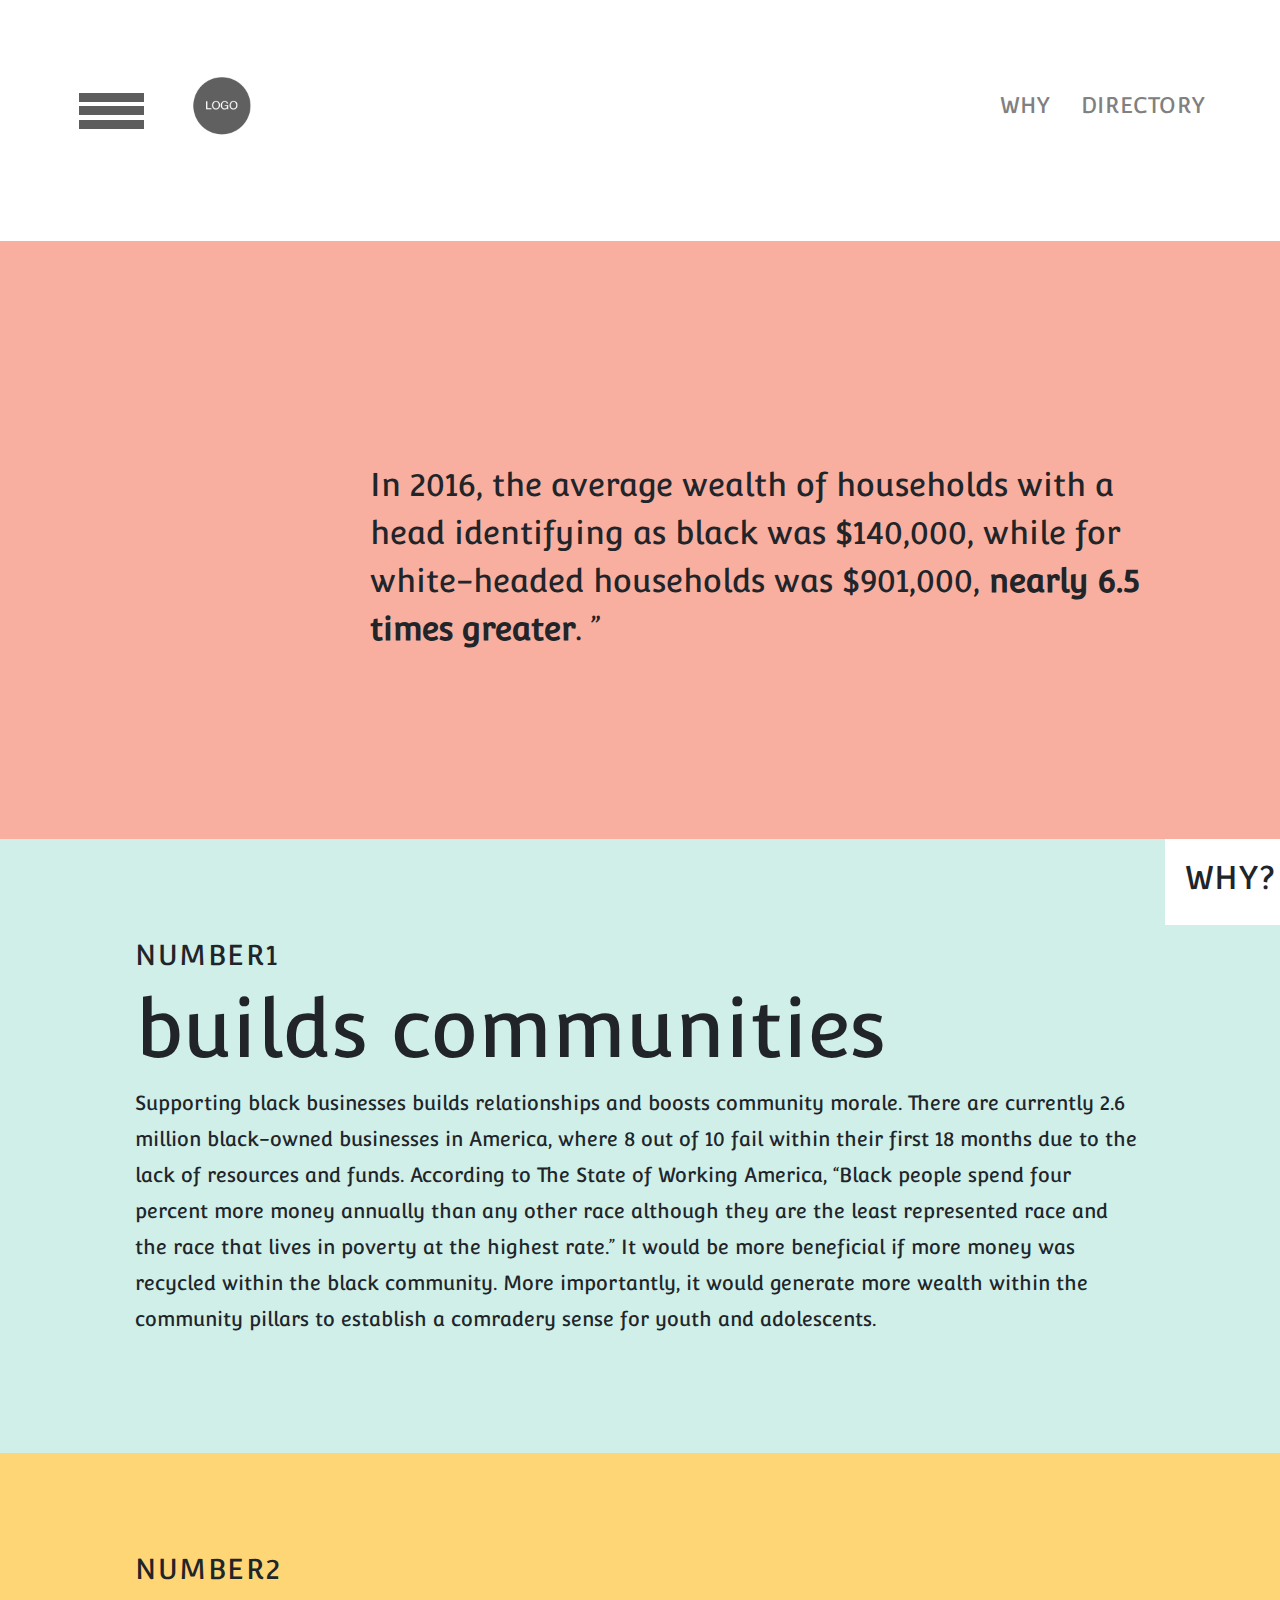
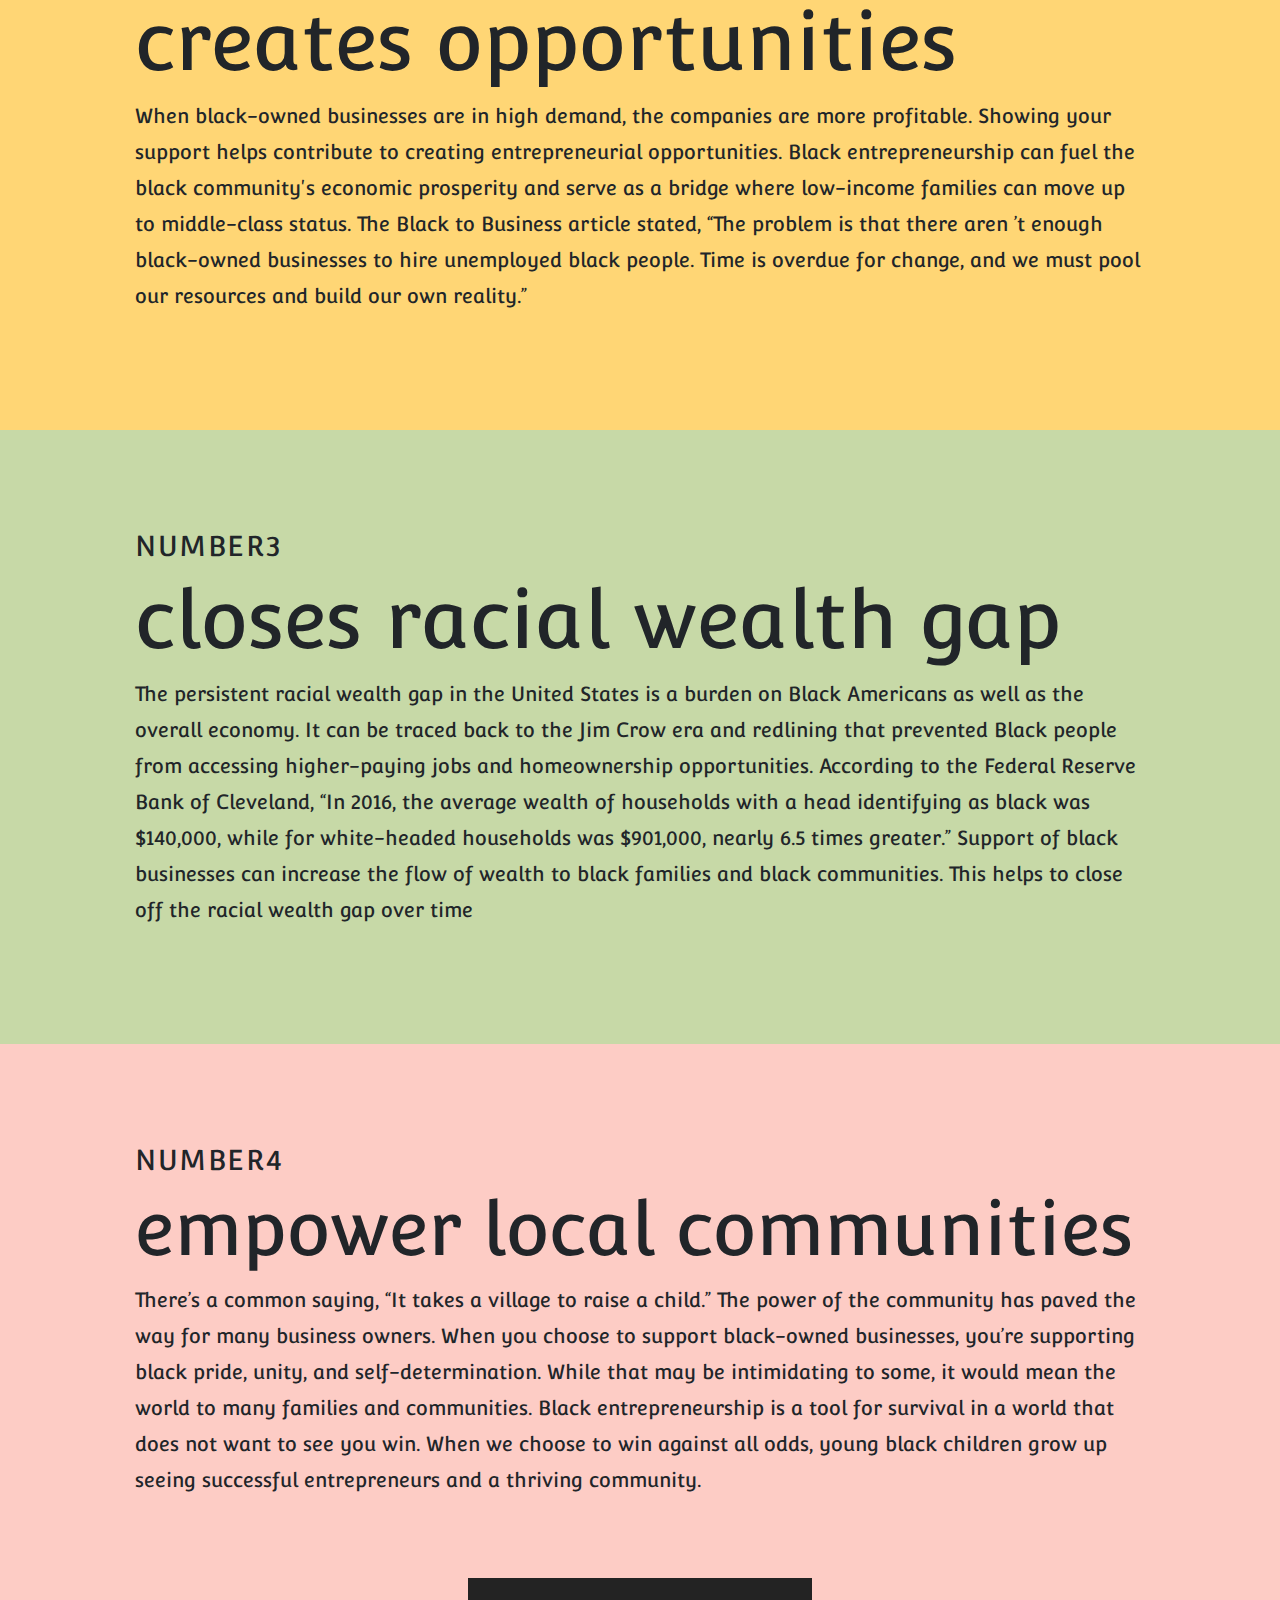
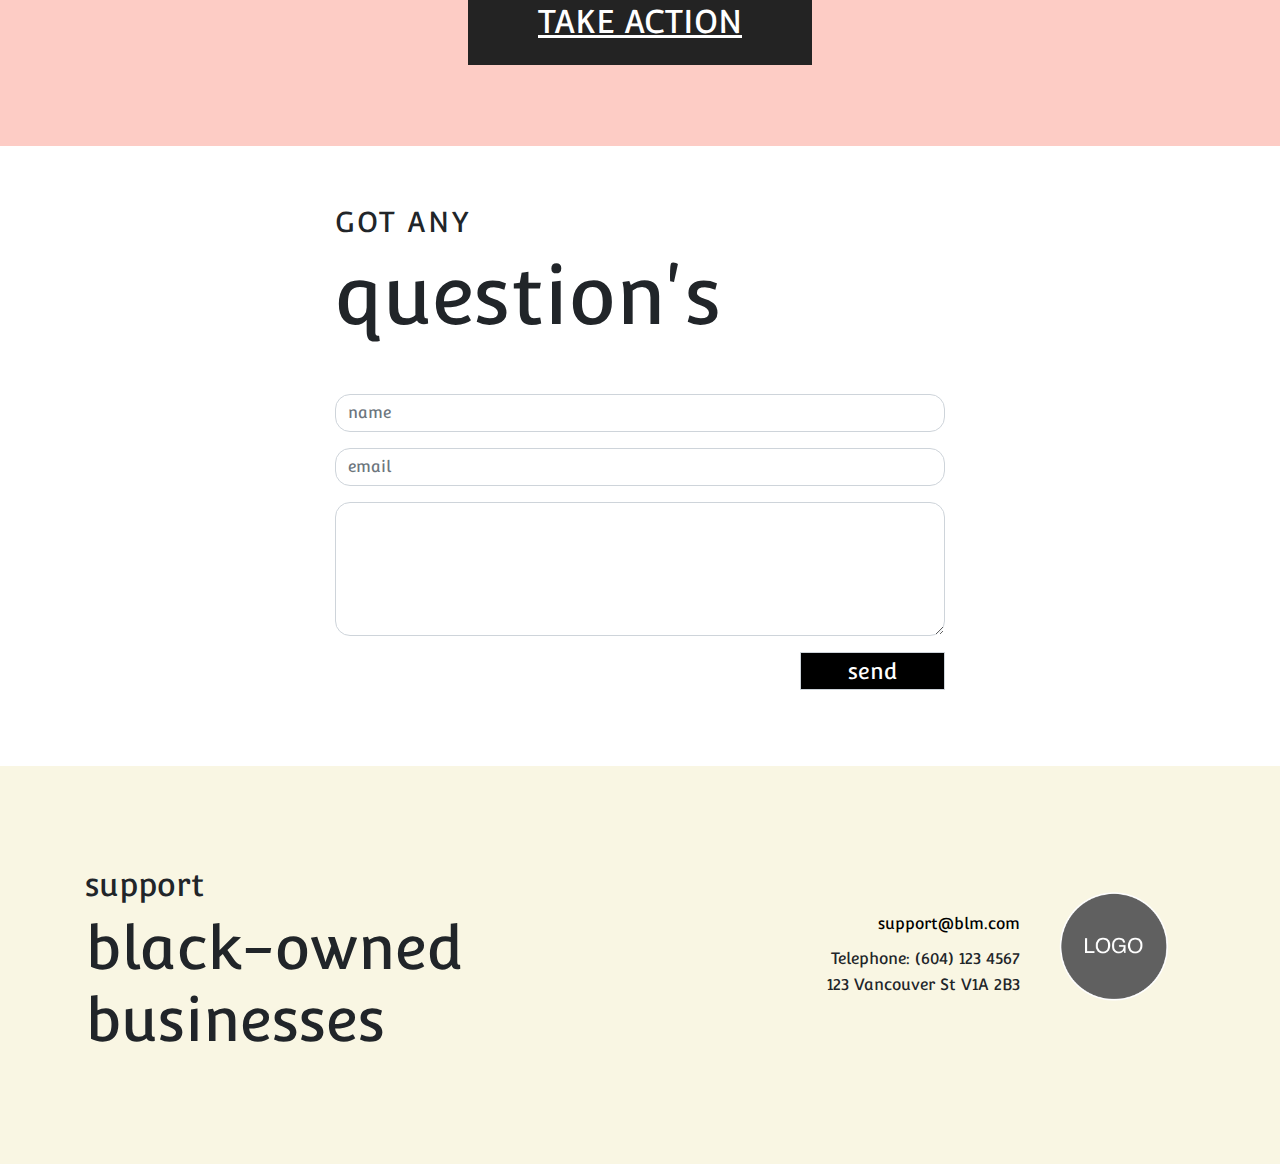
==== index2.html @ 54a36f05 "Add files via upload" ====
<!doctype html>
<html lang="en">
<head>
  <!-- Required meta tags -->
  <meta charset="utf-8">
  <meta name="viewport" content="width=device-width, initial-scale=1, shrink-to-fit=no">

  <!-- Bootstrap CSS -->
  <link rel="stylesheet" href="css/bootstrap.css">
  
  <title>Lyka 2</title>
  <link rel="preconnect" href="https://fonts.gstatic.com">
<link href="https://fonts.googleapis.com/css2?family=Convergence&display=swap" rel="stylesheet">
  <!--fontawesome-->
  <link rel="stylesheet" href="https://use.fontawesome.com/releases/v5.7.2/css/all.css" 
        integrity="sha384-fnmOCqbTlWIlj8LyTjo7mOUStjsKC4pOpQbqyi7RrhN7udi9RwhKkMHpvLbHG9Sr" crossorigin="anonymous">
  <link rel="stylesheet" href="css/owl.carousel.min.css">
  <link rel="stylesheet" href="css/style.css">
  <link rel="stylesheet" href="css/media.css">
</head>
<body>
  <div id="wrapper">
    <div class="overlay">
    </div>
    <!-- Sidebar -->
    <nav class="fixed-top align-top" id="sidebar-wrapper" >
      <div class="simplebar-content" style="padding: 0px;">
        <a class="sidebar-brand" href="index.html">
          <span class="align-middle">Lyka</span>
        </a>
        <ul class="navbar-nav align-self-stretch">
          <li class="sidebar-header">Pages</li>
         <li class=""> 
            <a href="index.html" class="nav-link text-left"  role="button" 
            aria-haspopup="true" aria-expanded="false"><i class="flaticon-bar-chart-1"></i>Pages1</a>
          </li>
          <li class=" "> 
            <a href="index2.html" class="nav-link text-left active"  role="button" 
            aria-haspopup="true" aria-expanded="false"><i class="flaticon-bar-chart-1"></i>Pages2</a>
            
          </li>
          <li class=""> 
            <a href="index3.html" class="nav-link text-left "  role="button" href="#">
              <i class="flaticon-bar-chart-1"></i> pagese3
            </a>
          </li>
          
          
        </ul>
      </div>
    </nav>
    <!-- /#sidebar-wrapper -->
    <!-- Page Content -->
    <div id="page-content-wrapper">
      <div id="content">
        <div class="container-fluid p-0 px-lg-0 px-md-0">
          <!-- Topbar -->
          <header class="mynav2">
            <nav class="navbar navbar-expand my-navbar" id="p-navbr">
            <!-- Sidebar Toggle (Topbar) -->
            <div id="bar" class="nav-icon1 hamburger animated fadeInLeft is-closed" data-toggle="offcanvas">
               <span></span>
               <span></span>
               <span></span>
            </div>
            <ul class="navbar-nav">
              <li class="nav-item menudiv">
                <a href="index.html" class="logoimg ">
                  <img src="img/lyka.png" alt="logo" class="img-fluid .">
                </a>
              </li>
            </ul>
            <!-- Topbar Navbar -->
            <ul class="navbar-nav ml-auto ">
              <li class="nav-item rightmenu">
                <a href="#" class="nav-link d-md-block d-sm-none d-none"> WHY</a>
              </li>
              <li class="nav-item rightmenu">
                <a href="#" class="nav-link d-md-block d-sm-none d-none"> DIRECTORY</a>
              </li>
            </ul>
          </nav>
          </header>
          <!-- End of Topbar -->
          <!-- Begin Page Content -->
          <section class="bannersection2">
            <div class="container">
              <div class="row">
                <div class="col-lg-3  col-md-3 col-sm-3 col-3">
                  <div class="quotabox text-right">
                    <i class="fas fa-quote-left"></i>
                  </div>
                </div>
                <div class="col-lg-9 col-md-9 col-sm-9 col-9">
                  <div class="banner_right">
                    <p>In 2016, the average wealth of households with
                      a head identifying as black was $140,000,
                      while for white-headed households was
                      $901,000,<b> nearly 6.5 times greater</b>.
                    ”</p>
                  </div>
                </div>
              </div>
            </div>
          </section>
          <section class="whysection2">
            <div class="container-fluid p-0">
              <div class="row">
                <div class="col-lg-12">
                  <div class="whytext"><h2>WHY?</h2></div>

                  <div class="container">
                    <div class="mostcommon">
                      <h4>NUMBER1</h4>
                      <h2>builds communities</h2>
                      <p>Supporting black businesses builds relationships and boosts community morale. There are currently
                        2.6 million black-owned businesses in America, where 8 out of 10 fail within their first 18 months due
                        to the lack of resources and funds. According to The State of Working America,
                        “Black people spend
                        four percent more money annually than any other race although they are the least represented race
                        and the race that lives in poverty at the highest rate.” It would be more beneficial if more money was
                        recycled within the black community. More importantly, it would generate more wealth within the
                      community pillars to establish a comradery sense for youth and adolescents.</p>
                    </div>
                  </div>
                </div>
              </div>
            </div>
            </section>
            <section class="opportunites">
              <div class="container">
                <div class="row">
                  <div class="col-lg-12">
                    <div class="mostcommon">
                      <h4>NUMBER2</h4>
                      <h2>creates opportunities</h2>
                      <p>When black-owned businesses are in high demand, the companies are more profitable. Showing your
                        support helps contribute to creating entrepreneurial opportunities. Black entrepreneurship can fuel
                        the black community's economic prosperity and serve as a bridge where low-income families can
                        move up to middle-class status. The Black to Business article stated,
                        “The problem is that there aren
                        ’t
                        enough black-owned businesses to hire unemployed black people. Time is overdue for change, and we
                      must pool our resources and build our own reality.”</p>
                    </div>
                  </div>
                </div>
              </div>
            </section>  
            <section class="wealth">
              <div class="container">
                <div class="row">
                  <div class="col-lg-12">
                    <div class="mostcommon">
                      <h4>NUMBER3</h4>
                      <h2>closes racial wealth gap</h2>
                      <p>The persistent racial wealth gap in the United States is a burden on Black Americans as well as the
                        overall economy. It can be traced back to the Jim Crow era and redlining that prevented Black people
                        from accessing higher-paying jobs and homeownership opportunities. According to the Federal
                        Reserve Bank of Cleveland,
                        “In 2016, the average wealth of households with a head identifying as
                        black was $140,000, while for white-headed households was $901,000, nearly 6.5 times greater.”
                        Support of black businesses can increase the flow of wealth to black families and black communities.
                      This helps to close off the racial wealth gap over time</p>
                    </div>
                  </div>
                </div>
              </div>
            </section>
            <section class="empower">
              <div class="container">
                <div class="row">
                  <div class="col-lg-12">
                    <div class="mostcommon">
                      <h4>NUMBER4</h4>
                      <h2>empower local communities</h2>
                      <p>There’s a common saying,
                        “It takes a village to raise a child.” The power of the community has paved
                        the way for many business owners. When you choose to support black-owned businesses, you’re
                        supporting black pride, unity, and self-determination. While that may be intimidating to some, it would
                        mean the world to many families and communities. Black entrepreneurship is a tool for survival in a
                        world that does not want to see you win. When we choose to win against all odds, young black
                      children grow up seeing successful entrepreneurs and a thriving community.</p>
                      <div class="button_box text-center">
                        <a href="#">Take action</a>
                      </div>
                    </div>
                  </div>
                </div>
              </div>
            </section>  
            <section class="myform2">
              <div class="container">
                <div class="row justify-content-center">
                  <div class="col-lg-8 col-10">
                    <div class="questionbox">
                      <h4 class="f_subtitled">GOT ANY</h4>
                      <h2 class="f_maint">question's</h2>
                      <form action="#" class="myform">
                        <div class="form-row">
                          <div class="form-group col-lg-12">
                            <input type="text" class="form-control" placeholder="name" >
                          </div>
                        </div>
                        <div class="form-row">
                          <div class="form-group col-lg-12">
                            <input type="text" class="form-control" placeholder="email" >
                          </div>
                        </div>
                        <div class="form-row">
                          <div class="form-group col-lg-12">
                            <textarea class="form-control" rows="5"></textarea>
                          </div>
                        </div>
                        <div class="form-row mysub justify-content-end">
                          <div class="form-group col-lg-3 col-md-3 col-sm-3 col-3">
                            <input type="submit" class="form-control mysubmit" value="send">
                          </div>
                        </div>
                      </form>
                    </div>
                  </div>
                </div>
              </div>
            </section>
            <!-- footer section start -->
            <footer>
              <div class="container">
                <div class="row">
                  <div class="col-lg-7 col-md-6 col-sm-5 col-4 p_padding">
                    <div class="left_footerbox">
                      <h4 class="footer_subheading">support</h4>
                      <h2 class="footer_heading">black-owned <br> businesses</h2>
                    </div>
                  </div>

                  <div class="col-lg-3 col-md-4 col-sm-5 col-6 p-sm-0 p-0">
                    <div class="footer_right">
                      <a href="mail:">support@blm.com</a>
                      <p>Telephone: (604) 123 4567</p>
                      <p>123 Vancouver St V1A 2B3</p>
                    </div>
                  </div>
                  <div class="col-lg-2 col-md-2 col-sm-2 col-2 p_padding_left">
                    <div class="footer_logo">
                      <a href="#"><img src="img/lyka.png" alt="logo" class="img-fluid"></a>
                    </div>
                  </div>
                </div>
              </div>
            </footer>
            <!-- footer section end -->
        </div>
      </div>
    </div>
    <!-- /#page-content-wrapper -->
  </div>
<!-- /#wrapper -->

<!-- jQuery first, then Popper.js, then Bootstrap JS -->
<script src="js/jquery-3.5.1.min.js"></script>
<script src="js/popper.min.js"></script>
<script src="js/bootstrap.min.js"></script>

<!-- custom js -->
<script src="js/owl.carousel.min.js"></script>
<script src="js/script.js"></script>
<script>

  $('#bar').click(function(){
   $(this).toggleClass('open');
   $('#page-content-wrapper ,#sidebar-wrapper').toggleClass('toggled' );

 });
</script>

</body>
</html>
---- css/style.css ----
body {
    position: relative;
    overflow-x:hidden;
    font-family: 'Convergence', sans-serif;
}

body,
html { height: 100%;}





/*---------------------------------
sidebar
----------------------*/

#sidebar-wrapper {
    z-index: 1000;
    height: 100%;
	width:0px;
	left: -50px;
    overflow-y: auto;
    overflow-x: hidden;
    background: #222e3c;
    transition: all 0.5s ease;
}

#sidebar-wrapper::-webkit-scrollbar {
    width: 8px;
    background: #222e3c;
}

#sidebar-wrapper::-webkit-scrollbar-thumb {
    background-color:#989898;
	border-radius:10px;
}


.sidebar-brand {
    font-weight: 600;
    font-size: 1.15rem;
    padding: 1.15rem 1.5rem;
    display: block;
    color: #f8f9fa;
}
.sidebar-header{
	text-transform:capitalize;
    padding: 1.5rem 1.5rem .375rem!important;
    font-size: 14px;
    color: #ced4da;
}

.navbar-nav > li > a ,.submenu-box ul li a{
    color:gray!important;
    text-transform: capitalize;
    font-size: 14px;
	  padding:10px 10px 10px 20px!important;
    display: block;
    font-weight: 400;
    position: relative;
    z-index: 2;
   
    letter-spacing: .2px;
}

.submenu-box ul li a{
 padding:4px 10px 4px 20px!important;
  color:#c1c1c1!important;
}



.navbar-nav > li > a.active{
     color: #e9ecef!important;
    background: linear-gradient(90deg,rgba(59,125,221,.1),rgba(59,125,221,.0875) 50%,transparent);
    border-left:4px solid #3b7ddd;
}

.navbar-nav .has-sub > a.collapsed::after {
    transition: 0.4s ease;
}

.navbar-nav .has-sub > a.collapsed::after {
    color:gray;
    font-size: 10px;
    content: "\f078";
}
.navbar-nav .has-sub > a.collapsed::after {
   color:gray;
}

.navbar-nav .has-sub > a::after {
    position: absolute;
    right: 0px;
    top: 50%;
    height: 30px;
    width: 30px;
    text-align: center;
    color:gray;
    display: block;
    content: "\f077";
    font-family: 'Font Awesome\ 5 Free';
    font-weight: 900;
    font-size: 13px;
    line-height: 30px;
    margin-top: -15px;
}



#wrapper.toggled {
    padding-left: 270px;
}



.toggled#sidebar-wrapper {
    width:270px!important;
    height: 100%;
     left: 0px;
    overflow-y:auto;
    overflow-x:hidden;
    transition: all 0.5s ease;
}

.navbar-nav li{
  display:block!important;
  margin:2px 0px;
}

.navbar-nav > li > a i:before{
  margin:0px 5px 0px 0px;
  font-size:14px;
}


/*---------------------------------
sidebar
----------------------*/

/*---------------------------------
  main-content
----------------------*/

#page-content-wrapper {
    width: 100%;
	transition: all 0.5s ease;
}

#wrapper.toggled #page-content-wrapper {
    position: absolute;
    margin-right: -270px;

	transition: all 0.5s ease;
}

 .toggled#page-content-wrapper{
  margin-left:270px;
  transition: all 0.5s ease;
 }
 
 @media only screen and (min-width:992px){
 .toggled#page-content-wrapper{
    width:calc(100% - 270px); 
	}
 }

/*---------------------------------
  main-content
----------------------*/



/*---------------------------------
cross-bar animation
----------------------*/


.nav-icon1{
  z-index: 999;
  position:relative;
  display: block;
  width:65px;
  margin:0px 15px 0px 15px;
   cursor:pointer;
  height: 25px;
}


.nav-icon1 span{
  position:absolute;
  top:0;
  width:100%;
  height:9px;
  cursor:pointer;
  background-color:#5d5d5d;
  left:0;
  transform:rotate(0deg);
  transition:.30s ease-in-out;
}

.nav-icon1:hover span:nth-of-type(1){
  top:2px
}

.nav-icon1:hover span:nth-of-type(3){
  top:25px;
}

.nav-icon1 span:nth-of-type(1){
   top:0;
}

.nav-icon1 span:nth-of-type(2){
   top:13px;
}

.nav-icon1 span:nth-of-type(3){
   top:27px;
}

.nav-icon1.open span:nth-of-type(1){
   top:8px;
   transform:rotate(135deg);
}

.nav-icon1.open span:nth-of-type(2){
   top:8px;
   opacity:0;
   left:-30px;
}

.nav-icon1.open span:nth-of-type(3){
   top:8px;
   transform:rotate(-135deg);
}




/*---------------------------------
header navbar design
----------------------*/
.my-navbar{
  padding:50px 0;
  width: 90%;
  margin: 0 auto;
}

.text-gray-600 {
    color: #858796!important;
}
.nav-link .img-profile {
    height:40px;
    width:40px;
}

.navbar-nav > li > a >i{
    font-size: 18px;
    color:#b3b3b3;
	margin:8px 0px 0px 0px;
	padding:0px;
}

.badge-counter {
    position: absolute;
    transform:scale(.7);
    transform-origin: top right;
    right:6px;
	margin-top:4px;
}


.dropdown, .dropleft, .dropright, .dropup {
    position: relative;
}

.nav-flag, .nav-icon {
    padding: .1rem .8rem;
    display: block;
    font-size: 1.5rem;
    color: #6c757d;
    transition: background .1s ease-in-out,color .1s ease-in-out;
    line-height: 1.4;
}


.navbar-expand .navbar-nav .dropdown-menu {
    position: absolute;
}
.navbar-nav .dropdown-menu {
    box-shadow: 0 0.1rem 0.2rem rgba(0,0,0,.05);
}
.navbar-nav .dropdown-menu {
    position: static;
    float: none;
}
.dropdown-menu-lg {
    min-width: 20rem;
}


.position-relative {
    position: relative!important;
}

.nav-item .indicator {
    background: #3b7ddd;
    box-shadow: 0 0.1rem 0.2rem rgba(0,0,0,.05);
    border-radius: 50%;
    display: block;
    height: 18px;
    width: 18px;
    padding: 1px;
    position: absolute;
    top: 0;
    right: -8px;
    text-align: center;
    transition: top .1s ease-out;
    font-size: .675rem;
    color: #fff;
}

/*---------------------
 header navbar design
----------------------*/
/*customcode*/
header{
  background-color: #f9f6e3;
}
.logoimg img{
  width: 17%;
}
.bannersection{
  background-color: #f9f6e3;
}
.main_box{
  padding: 120px 0 120px 160px;
}
.main_box h4{
  font-size: 48px;
}
.main_box h2{
  font-size: 100px;
}
.shadow_box{
  height: 50px;
  width: 50px;
  margin-left: 10px;
  background-color: #000000;
}
li.rightmenu a{
  color: black;
  font-size: 22px;
}

/*why section start*/
.whysection{
  position: relative;
  background-color: #f8afa0;
}
.whytext{
  position: absolute;
  top: 0;
  right: 0;
  background-color: #ffffff;
  padding: 20px;
  font-size: 38px;

}
.why_content{
  padding: 180px 300px;
}
.why_content p{
  font-size: 24px;

  line-height: 40px;
  letter-spacing: 1px;
}
.why_content p a{
  color: black;
  text-decoration: underline;
}
/*featured section*/
.featured{
  overflow: hidden;
}
.featured_box{
  padding: 150px;
}
.f_subtitled{
  font-size: 28px;
  letter-spacing: 2px;
}
.f_maint{
  font-size: 80px;
}
.f_pera{
  font-size: 20px;
}
.f_pera a{
  color: black;
  text-decoration: underline;
}
.f_social{
  margin-top: 30px;
}
.f_social span{
  background-color: black;
  display: inline-block;
  height: 40px;
  width: 40px;
  text-align: center;
  border-radius: 50%;
  align-items: center;

}
.f_social span a{
  text-decoration: none;
  color: white;
}
.f_social span a i{
  margin-top: 12px;
}


/*question section start*/
.question{
  overflow: hidden;
}
.questionbox{

  padding: 60px;
}
.myform{
  margin-top: 50px;
}
.myform input, .myform textarea{
  border-radius: 15px;
}
.form-control:focus {
    color: #495057;
    background-color: #fff;
    border-color: #80bdff00;
    outline: 0;
     box-shadow: none; 
    border: 1px solid #ccc;
}

.mysub input{
  border-radius: 0 !important;
  background-color: #000000;
  color: #fff;
  font-size: 22px;
  line-height: 0;
  cursor: pointer;
}

.team{
  padding: 150px 0;
  background-color: #232323;
}
.headingbox h2{
  color: white;
}
.team_social span{
  background-color: white;
}
.team_social span a{
  color: black;
}
.teammember{
  padding-top: 50px;
}

/*footer section start*/
footer{
  padding: 100px 0;
  background-color: #f9f6e3;
}
.footer_subheading{
  font-size: 32px;
}
.footer_heading{
  font-size: 60px;
}
.footer_right{
  text-align: right;
  padding-top: 10%;
}
.footer_right a{
  line-height: 60px;
  text-decoration: none;
  color: black;
}
.footer_right p{
  line-height: 10px;
}

.owl-dots {
    text-align: center;
}

.owl-carousel .owl-nav button.owl-next, .owl-carousel .owl-nav button.owl-prev, .owl-carousel button.owl-dot {
  
    border: 1px solid white;
    font: inherit;
    height: 10px;
    width: 10px;
    border-radius: 50%;
    background: transparent;
    margin: 15px 0;
}
button.owl-dot.active {
    background: white;
}
/*============================ HOME PAGE END =============================*/
header.mynav2 {
    background-color: #ffffff;
    padding-bottom: 30px;
}
.bannersection2{
  padding: 170px 0;
  background-color: #f8afa0;
}
.quotabox{}
.quotabox i{
  font-size: 130px;
}
.banner_right{
  padding-top: 50px;
}
.banner_right p{
  font-size: 32px;
}
.banner_right p b{}

.whysection2{
  background-color: #d0efe9;
  overflow: hidden
}
.mostcommon{
  padding: 100px 50px;
}
.mostcommon h4{
  font-size: 28px;
  letter-spacing: 1.5px;
}
.mostcommon h2{
  font-size: 80px;
}
.mostcommon p{
  font-size: 20px;
  line-height: 36px;
}

.opportunites{
  background-color: #ffd675;
}
.wealth{
  background-color: #c7d9a7;
}
.empower{
  background-color: #fdccc5;
}
.empower h2 {
    font-size: 74px;
}
.button_box{
  margin-top: 100px;
}
.button_box a{
  font-size: 32px;
  padding: 25px 70px;
  background-color: #232323;
  color: white;
  text-decoration: underline;
  text-transform: uppercase;

}

/*==============================page 2 end============================*/
.mynav3{
  background-color: #f9f6e3;
}
.bannersection3{
  padding: 160px 0;
}
.right_content3{
  padding: 70px;
}
.right_subheading{
  font-size: 22px;
  letter-spacing: 1.5px;

}
.right_heading{
  font-size: 80px;
}
.right_pera{
  margin-top: 50px;
  font-size: 20px;
  line-height: 36px;
  letter-spacing: 1px;
}
.f_slide_b{
  padding-top: 60px;
}
.supporttext{
   background-color: black;
}
.supporttext h2{
  color: white;
 
}

.support{
  background-color: #c7d9a7;
}
.beauty{
  background-color: #d0efe9;
  padding: 50px 0;
}
.wellness{
  background-color: #ffd675;
  padding: 50px 0;
}
.footermenu a{
  padding: 0 20px;
}
---- css/media.css ----
/*Extra small devices (portrait phones, less than 576px)*/
@media (max-width: 575.98px) { 
	/*navbar*/
	.logoimg img{
		width: 50%;
	}
	.menudiv{
	  text-align: center;
	}
	.main_box{
	  padding: 50px 0 150px 0;
	}
	.my-navbar {
	    padding: 10px 0;
	}
	.main_box h4{
	  font-size: 28px;
	}
	.main_box h2{
	  font-size: 50px;
	}
	.shadow_box{
	  height: 50px;
	  width: 50px;
	  margin-left: 10px;
	  background-color: #000000;
	}
	.logoimg img{
		margin-left: -20%;
	}
	/*whysection*/
	.mostcommon{
	  padding: 100px 10px;
	}
	.featured_box {
	    padding: 20px;
	}

	/*team section start*/
	.headingbox h2 {
	    color: white;
	    font-size: 18px;
	    margin-top: 25px;
	}
	.team_social span {
	    background-color: white;
	    height: 30px;
	    width: 30px;
	}
	.f_social span a i {
	    margin-top: 8px;
	}
	/*team section end*/

	
	/*footer section start*/
	footer{
		padding: 50px 0;
	}
	.left_footerbox {
	    padding-top: 24px;
	}
	.footer_subheading {
	    font-size: 14px;
	}
	.footer_heading {
	    font-size: 17px;
	}
	.footer_right{
		padding-top: 0;
	}
	.footer_logo {
	    padding-top: 30px;
	}
	.p_padding{
		padding-right: 0;
	}
	.p_padding_left{
		padding-left: 0;
	}
	.footer_right p {
	    line-height: 8px;
	    font-size: 14px;
	}
	.footer_right a {
	    line-height: 50px;
	}

	/*============================ HOME PAGE END =============================*/
	.mostcommon h4 {
	    font-size: 20px;
	    letter-spacing: 1.5px;
	}
	.mostcommon h2, .empower h2{
		font-size: 28px;
	}
	.quotabox i {
	    font-size: 70px;
	}
	.banner_right p {
	    font-size: 20px;
	}
	.f_maint {
	    font-size: 40px;
	}
	.questionbox {
	     padding: 60px 0; 
	}
	.button_box a {
	    padding: 25px 45px;
	}
	.mostcommon p {
	    font-size: 16px;
	    line-height: 36px;
	}

	/*=========================page 4 start===================*/
	.right_content3 {
	    padding: 20px;
	}
	.right_heading {
	    font-size: 49px;
	}
	.bannersection3 {
	    padding: 100px 0;
	}
}

/*Small devices (landscape phones, 576px and up)*/
@media (min-width: 576px) and (max-width: 767.98px) { 
	.my-navbar {
	    padding: 10px 0;
	}
	.logoimg img{
		width: 30%;
	}
	.menudiv{
	  text-align: center;
	}
	.logoimg img{
		margin-left: -20%;
	}
	.main_box{
	  padding: 50px 0 150px 0;
	}
	.main_box h4{
	  font-size: 28px;
	}
	.main_box h2{
	  font-size: 50px;
	}
	.shadow_box{
	  height: 50px;
	  width: 50px;
	  margin-left: 10px;
	  background-color: #000000;
	}
	/*whysection*/
	.why_content{
	  padding: 100px 20px;
	}
	.featured_box {
	    padding: 20px;
	}

	/*team section start*/
	.headingbox h2 {
	    color: white;
	    font-size: 18px;
	    margin-top: 25px;
	}
	.team_social span {
	    background-color: white;
	    height: 30px;
	    width: 30px;
	}
	.f_social span a i {
	    margin-top: 8px;
	}
	/*team section end*/

	/*footer section start*/
	footer{
		padding: 50px 0;
	}
	.left_footerbox {
	    padding-top: 24px;
	}
	.footer_subheading {
	    font-size: 20px;
	}
	.footer_heading {
	    font-size: 24px;
	}
	.footer_right{
		padding-top: 0;
	}
	.footer_logo {
	    padding-top: 30px;
	}


	/*============================ HOME PAGE END =============================*/
	.mostcommon h4 {
	    font-size: 20px;
	    letter-spacing: 1.5px;
	}
	.mostcommon h2, .empower h2{
		font-size: 35px;
	}
	/*=======================================page 3 ============================*/
	.bannersection3 {
	    padding: 100px 0;
	}
	.mymaint{
		font-size: 50px;
	}
	.myquestionbox {
	    padding: 60px 0;
	}
}

/*Medium devices (tablets, 768px and up)*/
@media (min-width: 768px) and (max-width: 991.98px) { 
	/*banner section*/
	.main_box{
		 padding: 80px 0 80px 120px;

		}
	.main_box h2{
	  font-size: 80px;
	}
	.logoimg img{
		width: 30%;
	}
	/*whysection*/
	.mostcommon{
	  padding: 150px;
	}
	.footer_heading{
	  font-size: 42px;
	}
	.footer_logo {
	    padding-top: 40%;
	}

	/*============================ HOME PAGE END =============================*/
	.mostcommon {
	    padding: 65px;
	}
	.mostcommon h2, .empower h2{
		font-size: 40px;
	}
	.mostcommon h4 {
	    font-size: 22px;
	    letter-spacing: 1.5px;
	}
}

 /*Large devices (desktops, 992px and up)*/
@media (min-width: 992px) and (max-width: 1199.98px) {
	/*whysection*/
	.mostcommon{
	  padding: 150px;
	}

	/*featured section start*/
	.featured_box {
	    padding: 60px;
	}
	/*============================ HOME PAGE END =============================*/
	.mostcommon h2, .empower h2{
		font-size: 46px;
	}

 }

/*Extra large devices (large desktops, 1200px and up)*/
@media (min-width: 1200px) { 
}
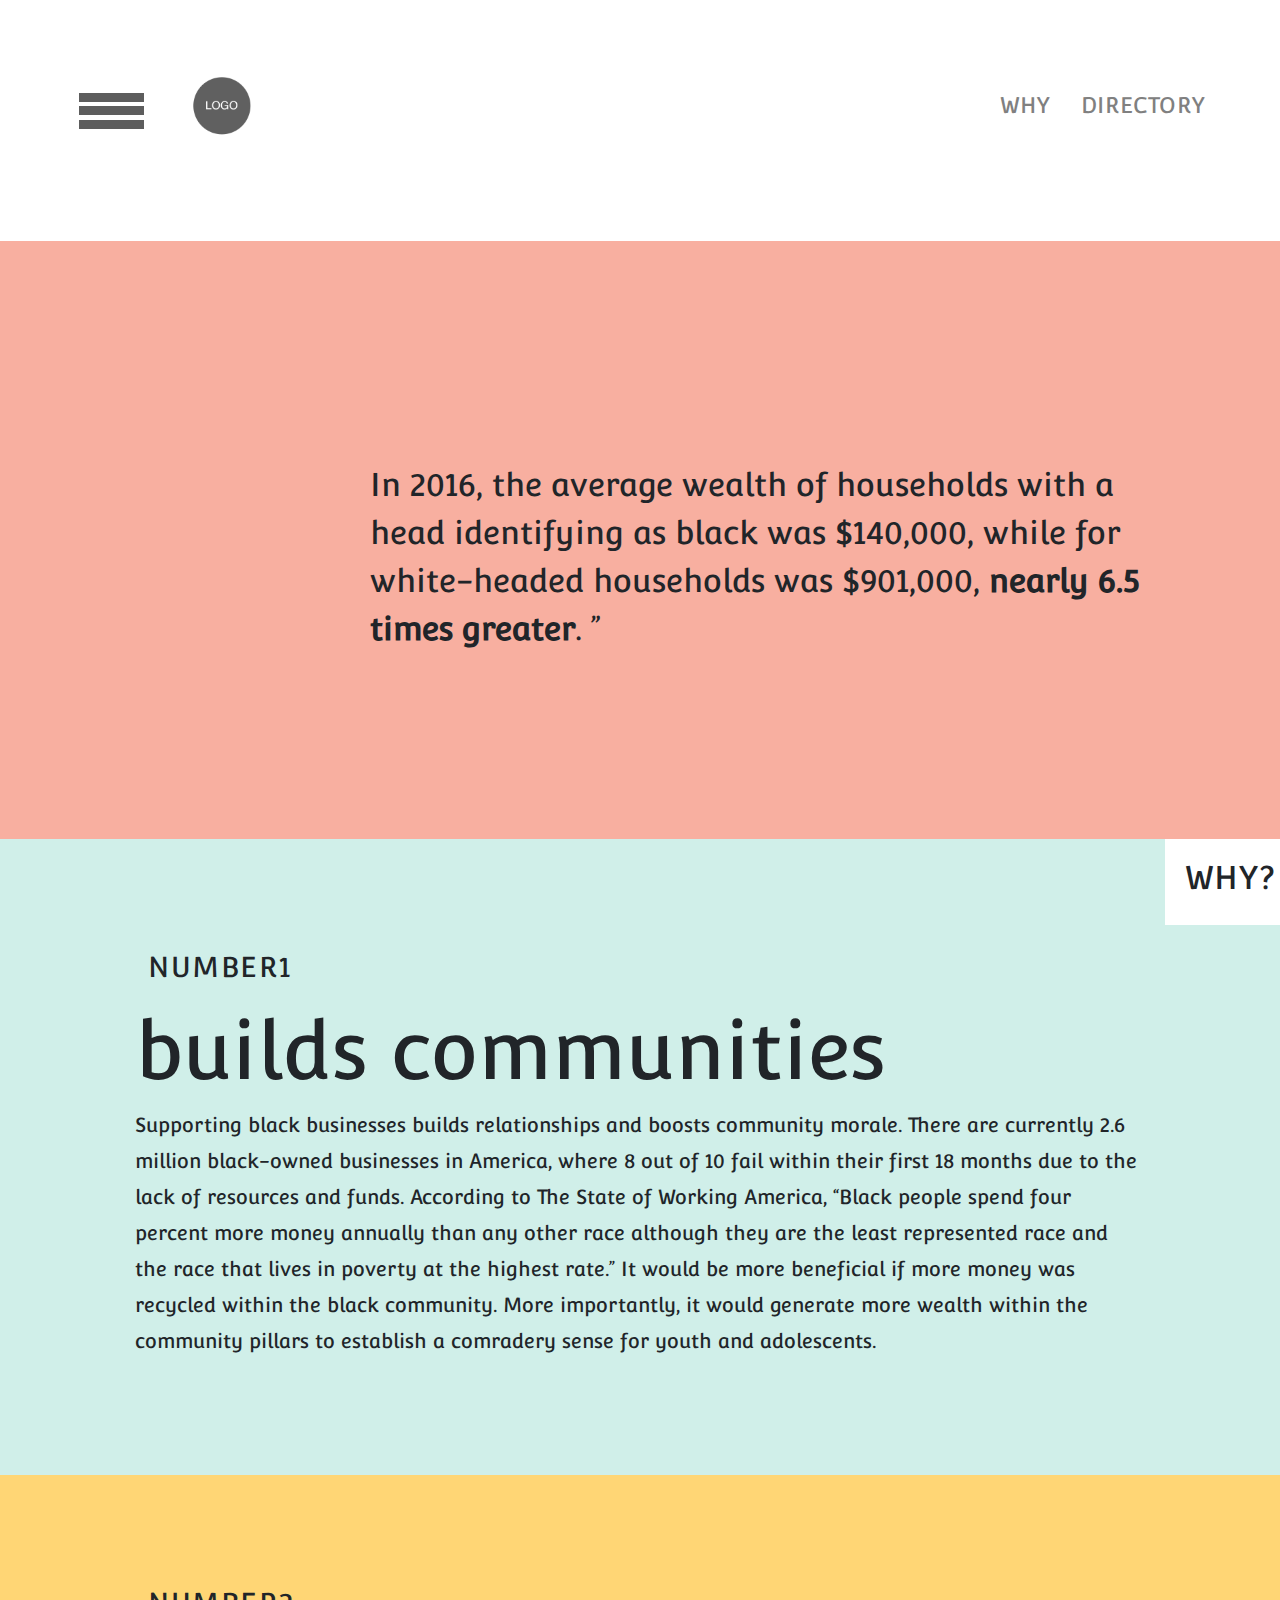
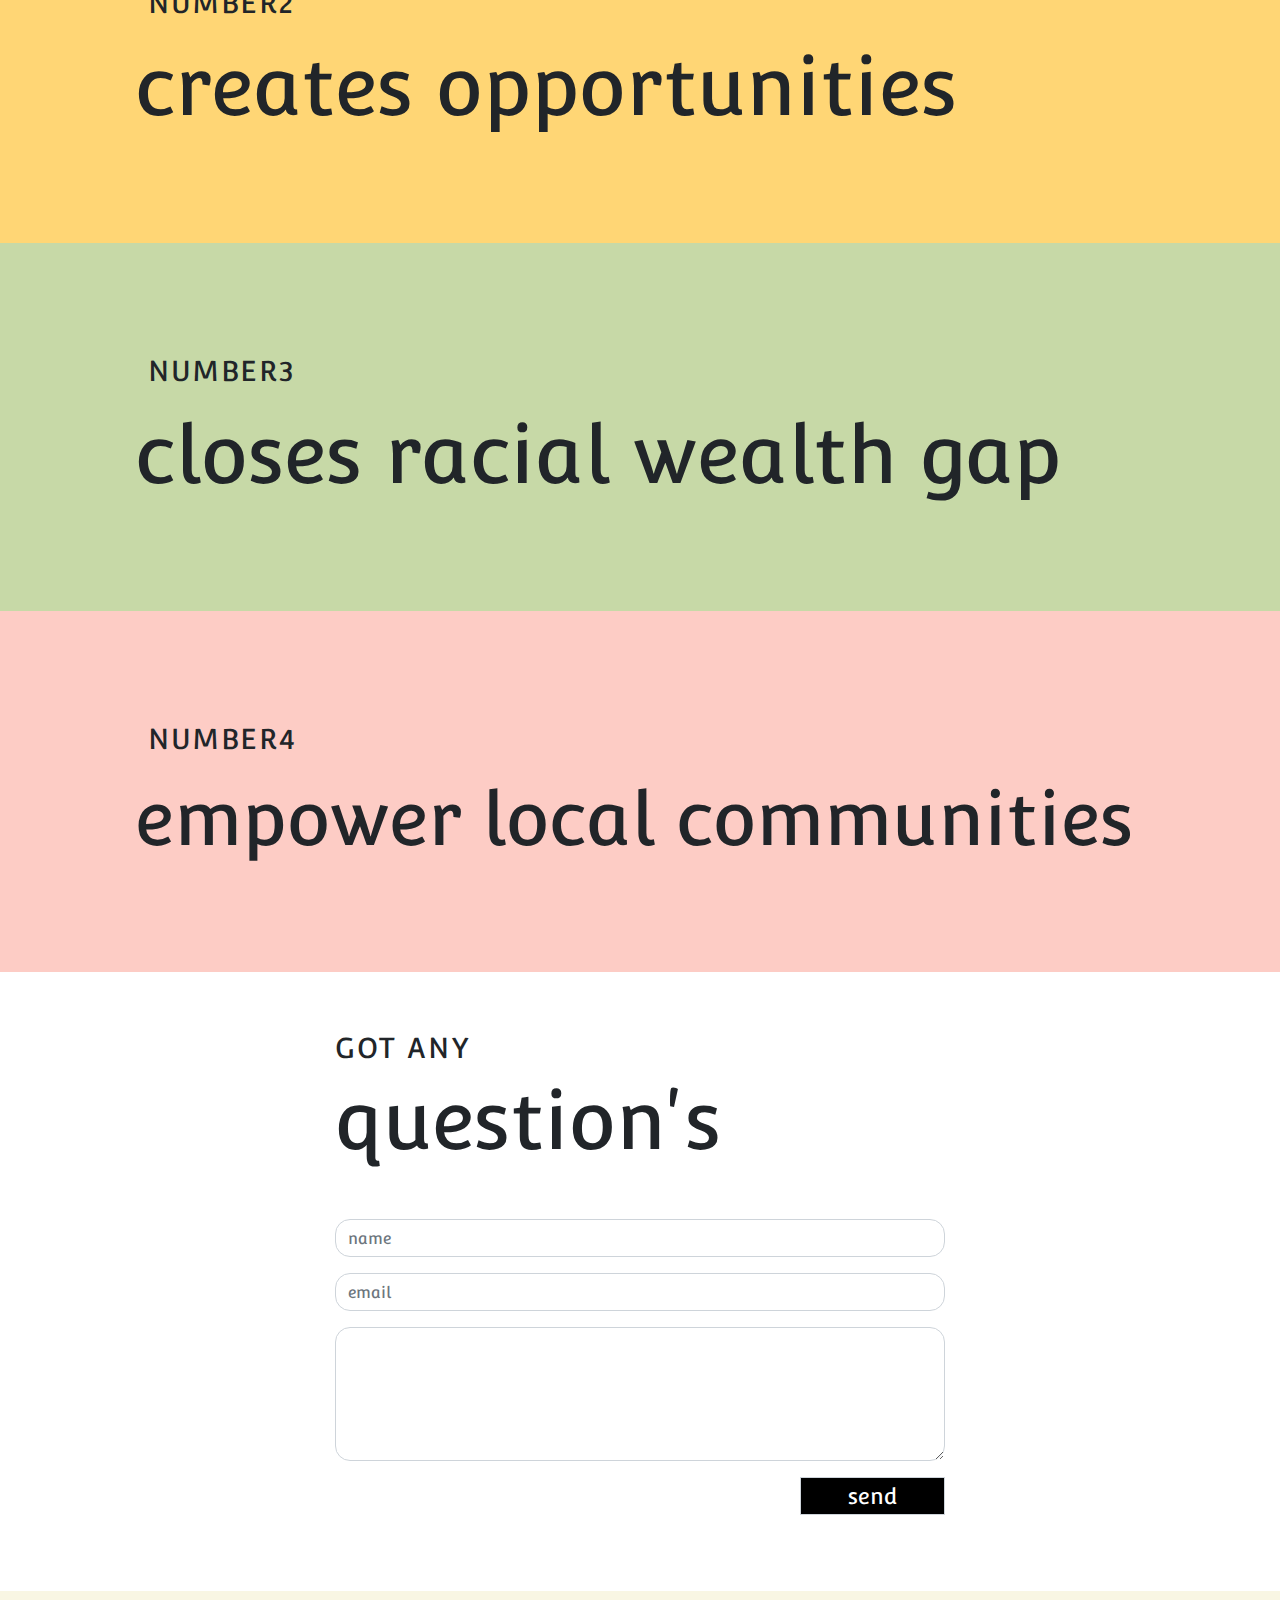
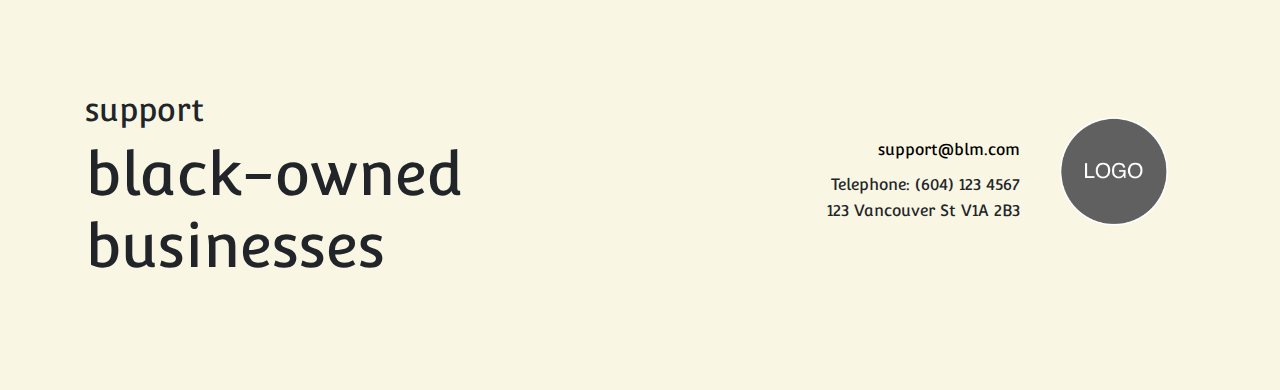
==== commit fdce7a81: "Update index2.html" ====
--- a/index2.html
+++ b/index2.html
@@ -84,6 +84,7 @@
           </nav>
           </header>
           <!-- End of Topbar -->
+       
           <!-- Begin Page Content -->
           <section class="bannersection2">
             <div class="container">
@@ -105,7 +106,8 @@
               </div>
             </div>
           </section>
-          <section class="whysection2">
+          <div id="accordion">
+            <section class="whysection2">
             <div class="container-fluid p-0">
               <div class="row">
                 <div class="col-lg-12">
@@ -113,8 +115,9 @@
 
                   <div class="container">
                     <div class="mostcommon">
-                      <h4>NUMBER1</h4>
+                      <h4 class="btn" data-toggle="collapse" data-target="#collapseOne" aria-expanded="true" aria-controls="collapseOne">NUMBER1</h4>
                       <h2>builds communities</h2>
+                      <div id="collapseOne" class="collapse show" aria-labelledby="headingOne" data-parent="#accordion">
                       <p>Supporting black businesses builds relationships and boosts community morale. There are currently
                         2.6 million black-owned businesses in America, where 8 out of 10 fail within their first 18 months due
                         to the lack of resources and funds. According to The State of Working America,
@@ -123,19 +126,22 @@
                         and the race that lives in poverty at the highest rate.” It would be more beneficial if more money was
                         recycled within the black community. More importantly, it would generate more wealth within the
                       community pillars to establish a comradery sense for youth and adolescents.</p>
-                    </div>
+                    </div> 
+                  </div>
                   </div>
                 </div>
               </div>
             </div>
+
             </section>
             <section class="opportunites">
               <div class="container">
                 <div class="row">
                   <div class="col-lg-12">
                     <div class="mostcommon">
-                      <h4>NUMBER2</h4>
+                      <h4 class="btn  collapsed" data-toggle="collapse" data-target="#collapseTwo" aria-expanded="false" aria-controls="collapseTwo">NUMBER2</h4>
                       <h2>creates opportunities</h2>
+                      <div id="collapseTwo" class="collapse" aria-labelledby="headingTwo" data-parent="#accordion"> 
                       <p>When black-owned businesses are in high demand, the companies are more profitable. Showing your
                         support helps contribute to creating entrepreneurial opportunities. Black entrepreneurship can fuel
                         the black community's economic prosperity and serve as a bridge where low-income families can
@@ -146,6 +152,7 @@
                       must pool our resources and build our own reality.”</p>
                     </div>
                   </div>
+                  </div>
                 </div>
               </div>
             </section>  
@@ -154,8 +161,9 @@
                 <div class="row">
                   <div class="col-lg-12">
                     <div class="mostcommon">
-                      <h4>NUMBER3</h4>
+                      <h4 class="btn collapsed" data-toggle="collapse" data-target="#collapseThree" aria-expanded="false" aria-controls="collapseThree">NUMBER3</h4>
                       <h2>closes racial wealth gap</h2>
+                      <div id="collapseThree" class="collapse" aria-labelledby="headingThree" data-parent="#accordion"> 
                       <p>The persistent racial wealth gap in the United States is a burden on Black Americans as well as the
                         overall economy. It can be traced back to the Jim Crow era and redlining that prevented Black people
                         from accessing higher-paying jobs and homeownership opportunities. According to the Federal
@@ -165,6 +173,7 @@
                         Support of black businesses can increase the flow of wealth to black families and black communities.
                       This helps to close off the racial wealth gap over time</p>
                     </div>
+                    </div>
                   </div>
                 </div>
               </div>
@@ -174,8 +183,9 @@
                 <div class="row">
                   <div class="col-lg-12">
                     <div class="mostcommon">
-                      <h4>NUMBER4</h4>
+                      <h4 class="btn collapsed" data-toggle="collapse" data-target="#collapseFour" aria-expanded="false" aria-controls="collapseFour">NUMBER4</h4>
                       <h2>empower local communities</h2>
+                      <div id="collapseFour" class="collapse" aria-labelledby="headingFour" data-parent="#accordion"> 
                       <p>There’s a common saying,
                         “It takes a village to raise a child.” The power of the community has paved
                         the way for many business owners. When you choose to support black-owned businesses, you’re
@@ -184,13 +194,15 @@
                         world that does not want to see you win. When we choose to win against all odds, young black
                       children grow up seeing successful entrepreneurs and a thriving community.</p>
                       <div class="button_box text-center">
-                        <a href="#">Take action</a>
+                        <a href="#">Take action</a> 
                       </div>
+                      </div>
                     </div>
                   </div>
                 </div>
               </div>
             </section>  
+          </div>
             <section class="myform2">
               <div class="container">
                 <div class="row justify-content-center">
@@ -277,4 +289,4 @@
 </script>
 
 </body>
-</html>+</html>
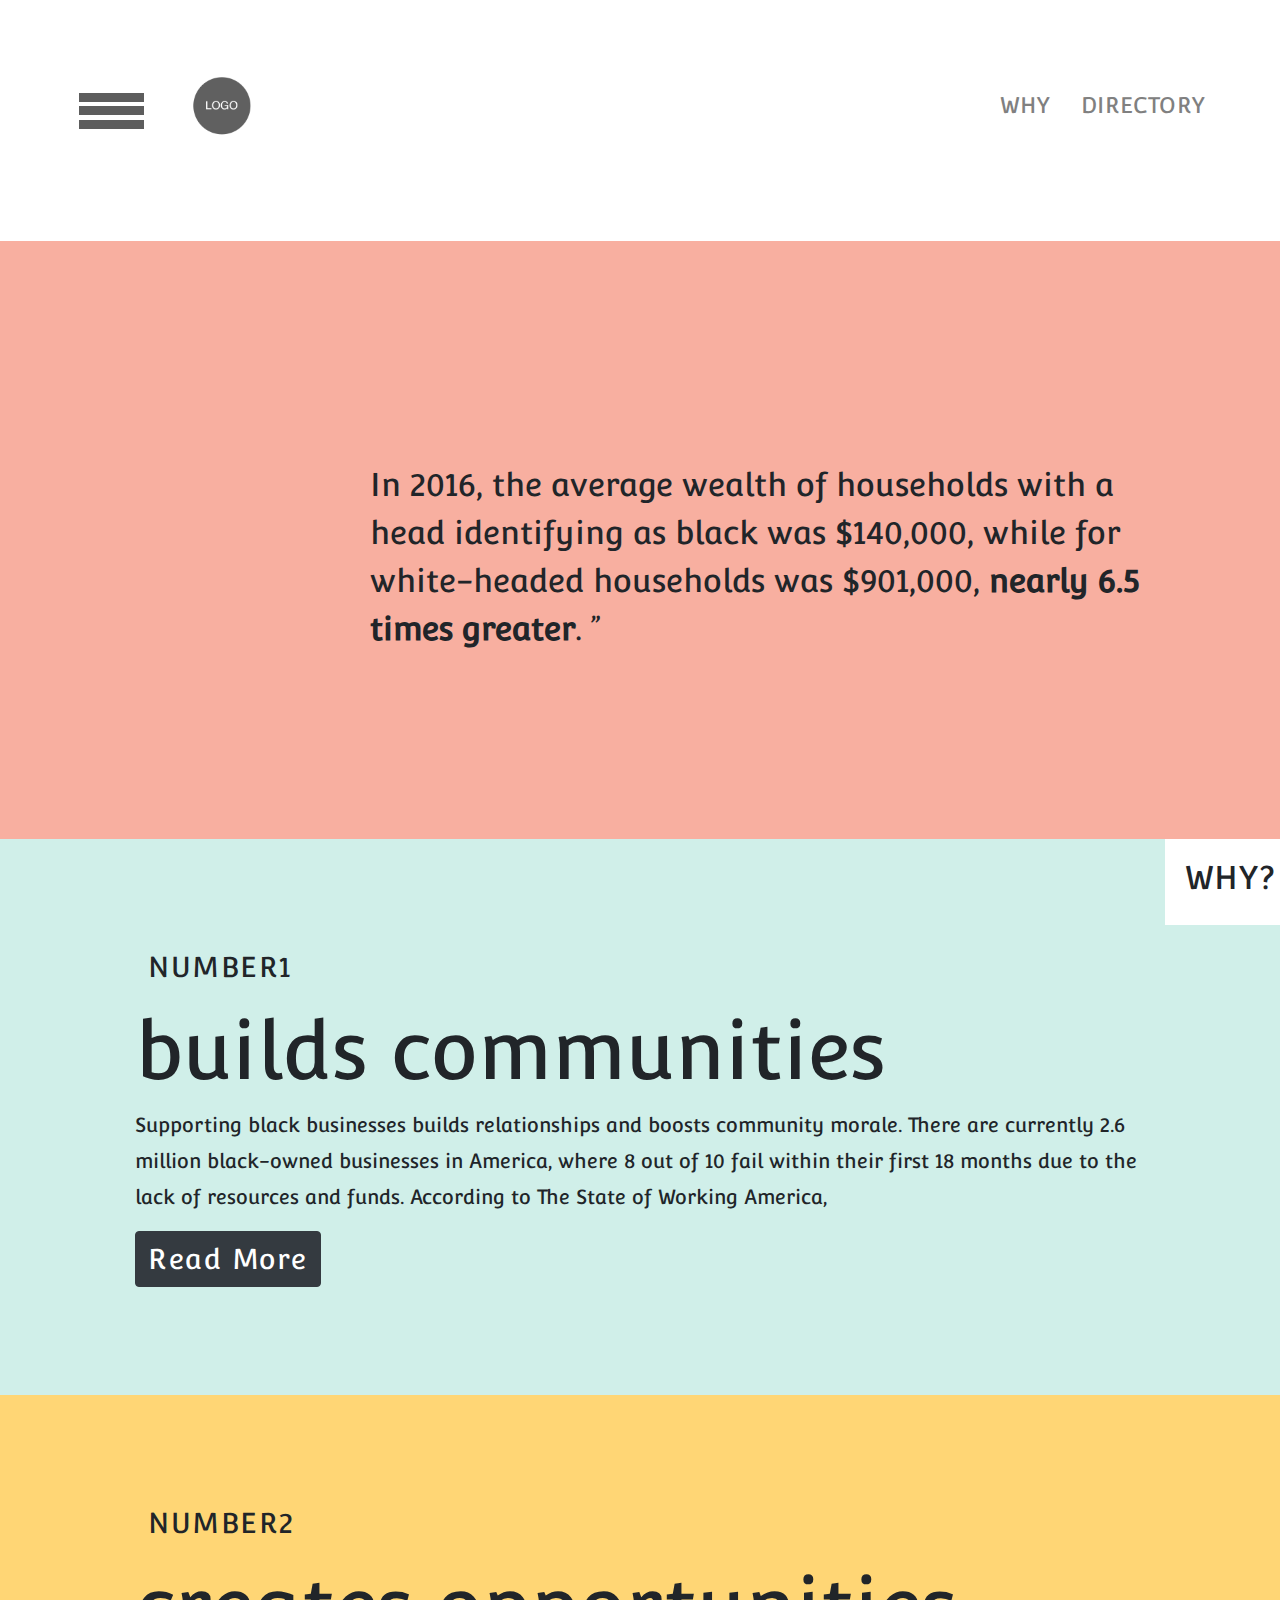
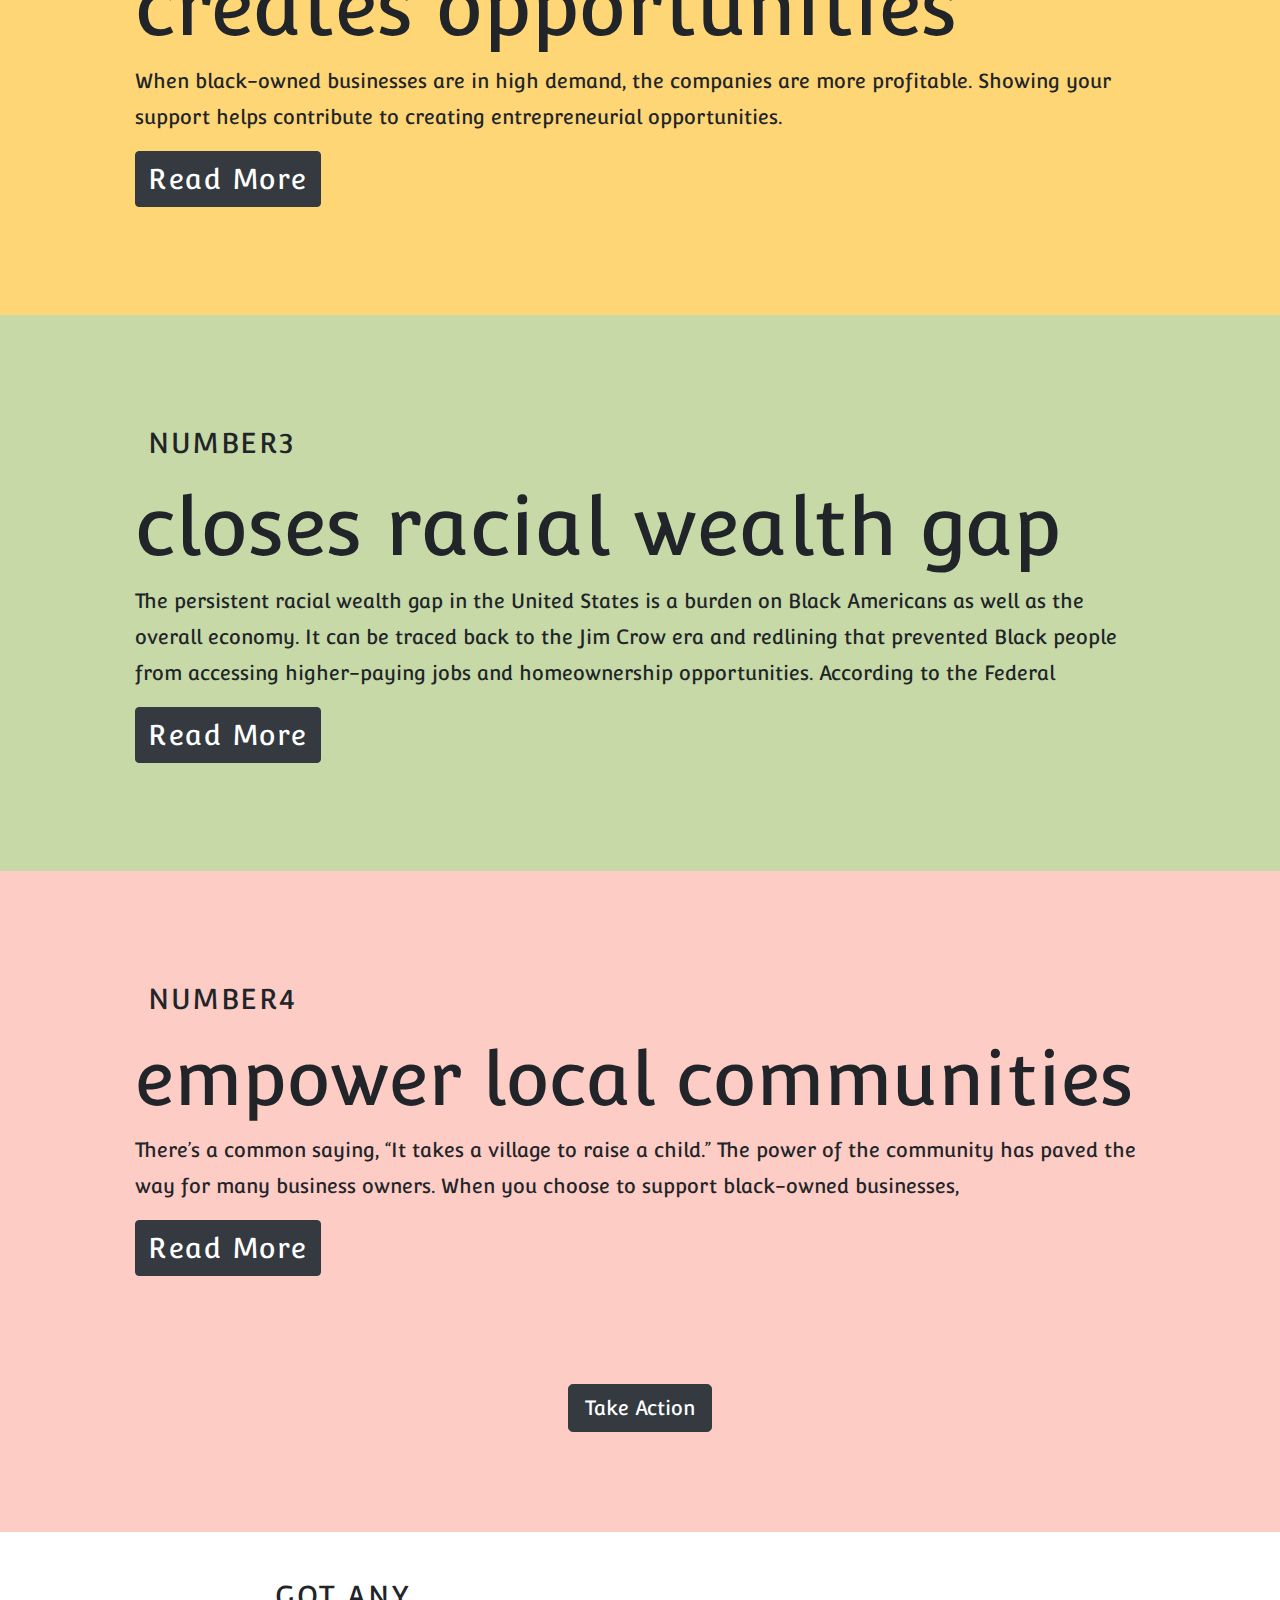
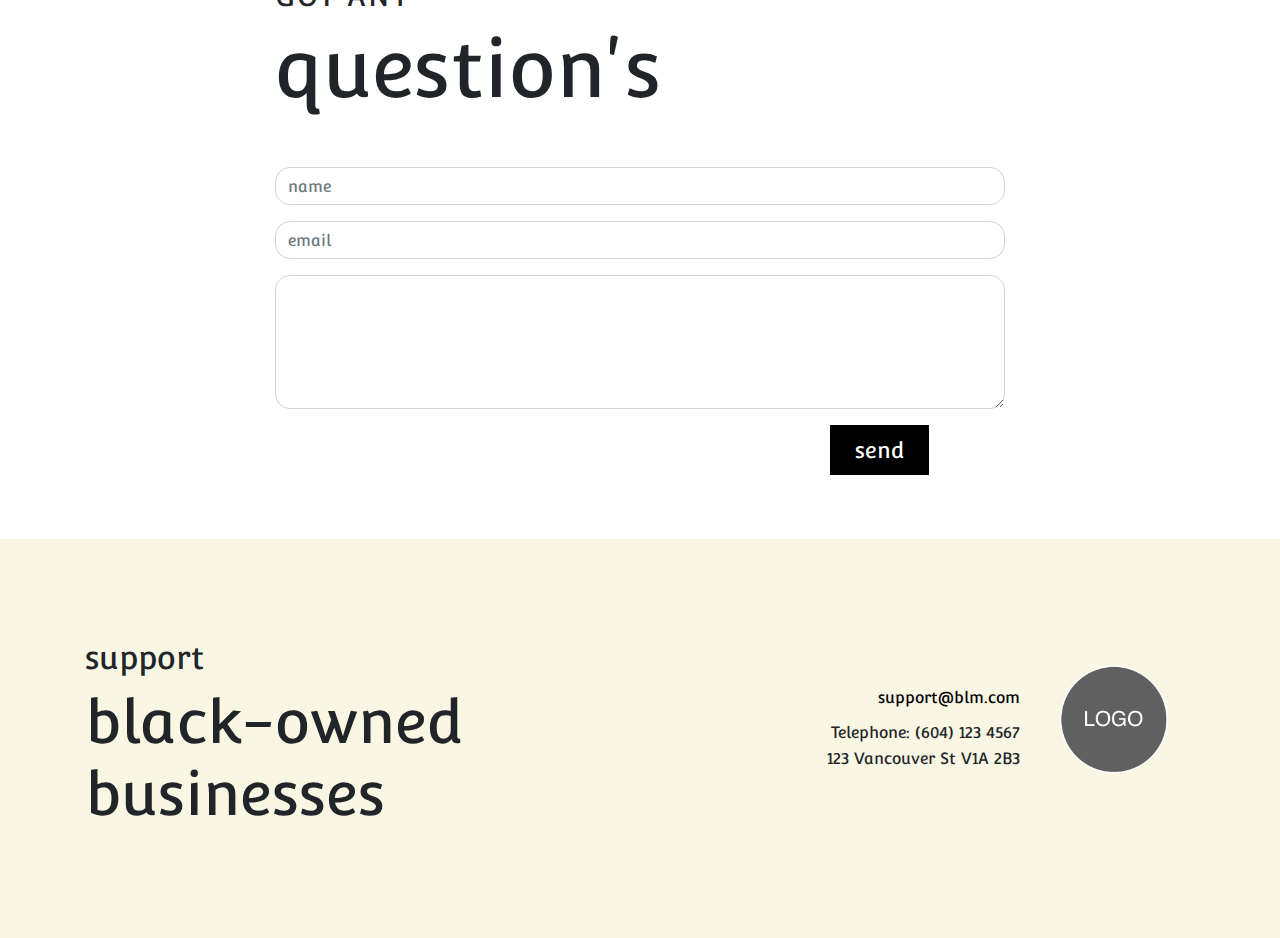
==== commit 329f7fa4: "Update index2.html" ====
--- a/index2.html
+++ b/index2.html
@@ -117,15 +117,20 @@
                     <div class="mostcommon">
                       <h4 class="btn" data-toggle="collapse" data-target="#collapseOne" aria-expanded="true" aria-controls="collapseOne">NUMBER1</h4>
                       <h2>builds communities</h2>
-                      <div id="collapseOne" class="collapse show" aria-labelledby="headingOne" data-parent="#accordion">
+                  
                       <p>Supporting black businesses builds relationships and boosts community morale. There are currently
                         2.6 million black-owned businesses in America, where 8 out of 10 fail within their first 18 months due
-                        to the lack of resources and funds. According to The State of Working America,
+                        to the lack of resources and funds. According to The State of Working America,</p>
+                     
+                        <div id="collapseOne" class="collapse" aria-labelledby="headingOne" data-parent="#accordion">
+                          <p>
                         “Black people spend
                         four percent more money annually than any other race although they are the least represented race
                         and the race that lives in poverty at the highest rate.” It would be more beneficial if more money was
                         recycled within the black community. More importantly, it would generate more wealth within the
                       community pillars to establish a comradery sense for youth and adolescents.</p>
+                        </div>
+                      <h4 class="btn btn-dark" data-toggle="collapse" data-target="#collapseOne" aria-expanded="true" aria-controls="collapseOne">Read More</h4>
                     </div> 
                   </div>
                   </div>
@@ -141,9 +146,12 @@
                     <div class="mostcommon">
                       <h4 class="btn  collapsed" data-toggle="collapse" data-target="#collapseTwo" aria-expanded="false" aria-controls="collapseTwo">NUMBER2</h4>
                       <h2>creates opportunities</h2>
-                      <div id="collapseTwo" class="collapse" aria-labelledby="headingTwo" data-parent="#accordion"> 
+                      
                       <p>When black-owned businesses are in high demand, the companies are more profitable. Showing your
-                        support helps contribute to creating entrepreneurial opportunities. Black entrepreneurship can fuel
+                        support helps contribute to creating entrepreneurial opportunities.</p>
+                        <div id="collapseTwo" class="collapse" aria-labelledby="headingTwo" data-parent="#accordion"> 
+                          <p>
+                        Black entrepreneurship can fuel
                         the black community's economic prosperity and serve as a bridge where low-income families can
                         move up to middle-class status. The Black to Business article stated,
                         “The problem is that there aren
@@ -151,6 +159,7 @@
                         enough black-owned businesses to hire unemployed black people. Time is overdue for change, and we
                       must pool our resources and build our own reality.”</p>
                     </div>
+                    <h4 class="btn btn-dark collapsed" data-toggle="collapse" data-target="#collapseTwo" aria-expanded="false" aria-controls="collapseTwo">Read More</h4>
                   </div>
                   </div>
                 </div>
@@ -163,16 +172,20 @@
                     <div class="mostcommon">
                       <h4 class="btn collapsed" data-toggle="collapse" data-target="#collapseThree" aria-expanded="false" aria-controls="collapseThree">NUMBER3</h4>
                       <h2>closes racial wealth gap</h2>
-                      <div id="collapseThree" class="collapse" aria-labelledby="headingThree" data-parent="#accordion"> 
+                   
                       <p>The persistent racial wealth gap in the United States is a burden on Black Americans as well as the
                         overall economy. It can be traced back to the Jim Crow era and redlining that prevented Black people
                         from accessing higher-paying jobs and homeownership opportunities. According to the Federal
+                      </p> 
+                      <div id="collapseThree" class="collapse" aria-labelledby="headingThree" data-parent="#accordion"> 
+                      <p>
                         Reserve Bank of Cleveland,
                         “In 2016, the average wealth of households with a head identifying as
                         black was $140,000, while for white-headed households was $901,000, nearly 6.5 times greater.”
                         Support of black businesses can increase the flow of wealth to black families and black communities.
                       This helps to close off the racial wealth gap over time</p>
                     </div>
+                    <h4 class="btn btn-dark collapsed" data-toggle="collapse" data-target="#collapseThree" aria-expanded="false" aria-controls="collapseThree">Read More</h4>
                     </div>
                   </div>
                 </div>
@@ -185,18 +198,24 @@
                     <div class="mostcommon">
                       <h4 class="btn collapsed" data-toggle="collapse" data-target="#collapseFour" aria-expanded="false" aria-controls="collapseFour">NUMBER4</h4>
                       <h2>empower local communities</h2>
-                      <div id="collapseFour" class="collapse" aria-labelledby="headingFour" data-parent="#accordion"> 
+                   
                       <p>There’s a common saying,
                         “It takes a village to raise a child.” The power of the community has paved
-                        the way for many business owners. When you choose to support black-owned businesses, you’re
+                        the way for many business owners. When you choose to support black-owned businesses,
+                      </p> 
+                         <div id="collapseFour" class="collapse" aria-labelledby="headingFour" data-parent="#accordion"> 
+                      <p>
+                        you’re
                         supporting black pride, unity, and self-determination. While that may be intimidating to some, it would
                         mean the world to many families and communities. Black entrepreneurship is a tool for survival in a
                         world that does not want to see you win. When we choose to win against all odds, young black
-                      children grow up seeing successful entrepreneurs and a thriving community.</p>
+                      children grow up seeing successful entrepreneurs and a thriving community.</p>    
+                     </div>
+                     <h4 class="btn btn-dark collapsed" data-toggle="collapse" data-target="#collapseFour" aria-expanded="false" aria-controls="collapseFour">Read More</h4>
                       <div class="button_box text-center">
-                        <a href="#">Take action</a> 
+                       <input class="btn btn-dark btn-lg" type="button" value="Take Action">
                       </div>
-                      </div>
+                 
                     </div>
                   </div>
                 </div>
@@ -207,7 +226,7 @@
               <div class="container">
                 <div class="row justify-content-center">
                   <div class="col-lg-8 col-10">
-                    <div class="questionbox">
+                    <div class="questionbox my-5">
                       <h4 class="f_subtitled">GOT ANY</h4>
                       <h2 class="f_maint">question's</h2>
                       <form action="#" class="myform">
@@ -228,7 +247,7 @@
                         </div>
                         <div class="form-row mysub justify-content-end">
                           <div class="form-group col-lg-3 col-md-3 col-sm-3 col-3">
-                            <input type="submit" class="form-control mysubmit" value="send">
+                            <input class="btn btn-lg p-4" type="submit"  value="send">
                           </div>
                         </div>
                       </form>
--- a/css/style.css
+++ b/css/style.css
@@ -429,10 +429,7 @@
 .question{
   overflow: hidden;
 }
-.questionbox{
-
-  padding: 60px;
-}
+
 .myform{
   margin-top: 50px;
 }
@@ -628,4 +625,4 @@
 }
 .footermenu a{
   padding: 0 20px;
-}+}
--- a/css/media.css
+++ b/css/media.css
@@ -103,9 +103,7 @@
 	.f_maint {
 	    font-size: 40px;
 	}
-	.questionbox {
-	     padding: 60px 0; 
-	}
+	
 	.button_box a {
 	    padding: 25px 45px;
 	}
@@ -127,7 +125,7 @@
 }
 
 /*Small devices (landscape phones, 576px and up)*/
-@media (min-width: 576px) and (max-width: 767.98px) { 
+@media (min-width: 376px) and (max-width: 767.98px) { 
 	.my-navbar {
 	    padding: 10px 0;
 	}
@@ -277,4 +275,4 @@
 
 /*Extra large devices (large desktops, 1200px and up)*/
 @media (min-width: 1200px) { 
-}+}
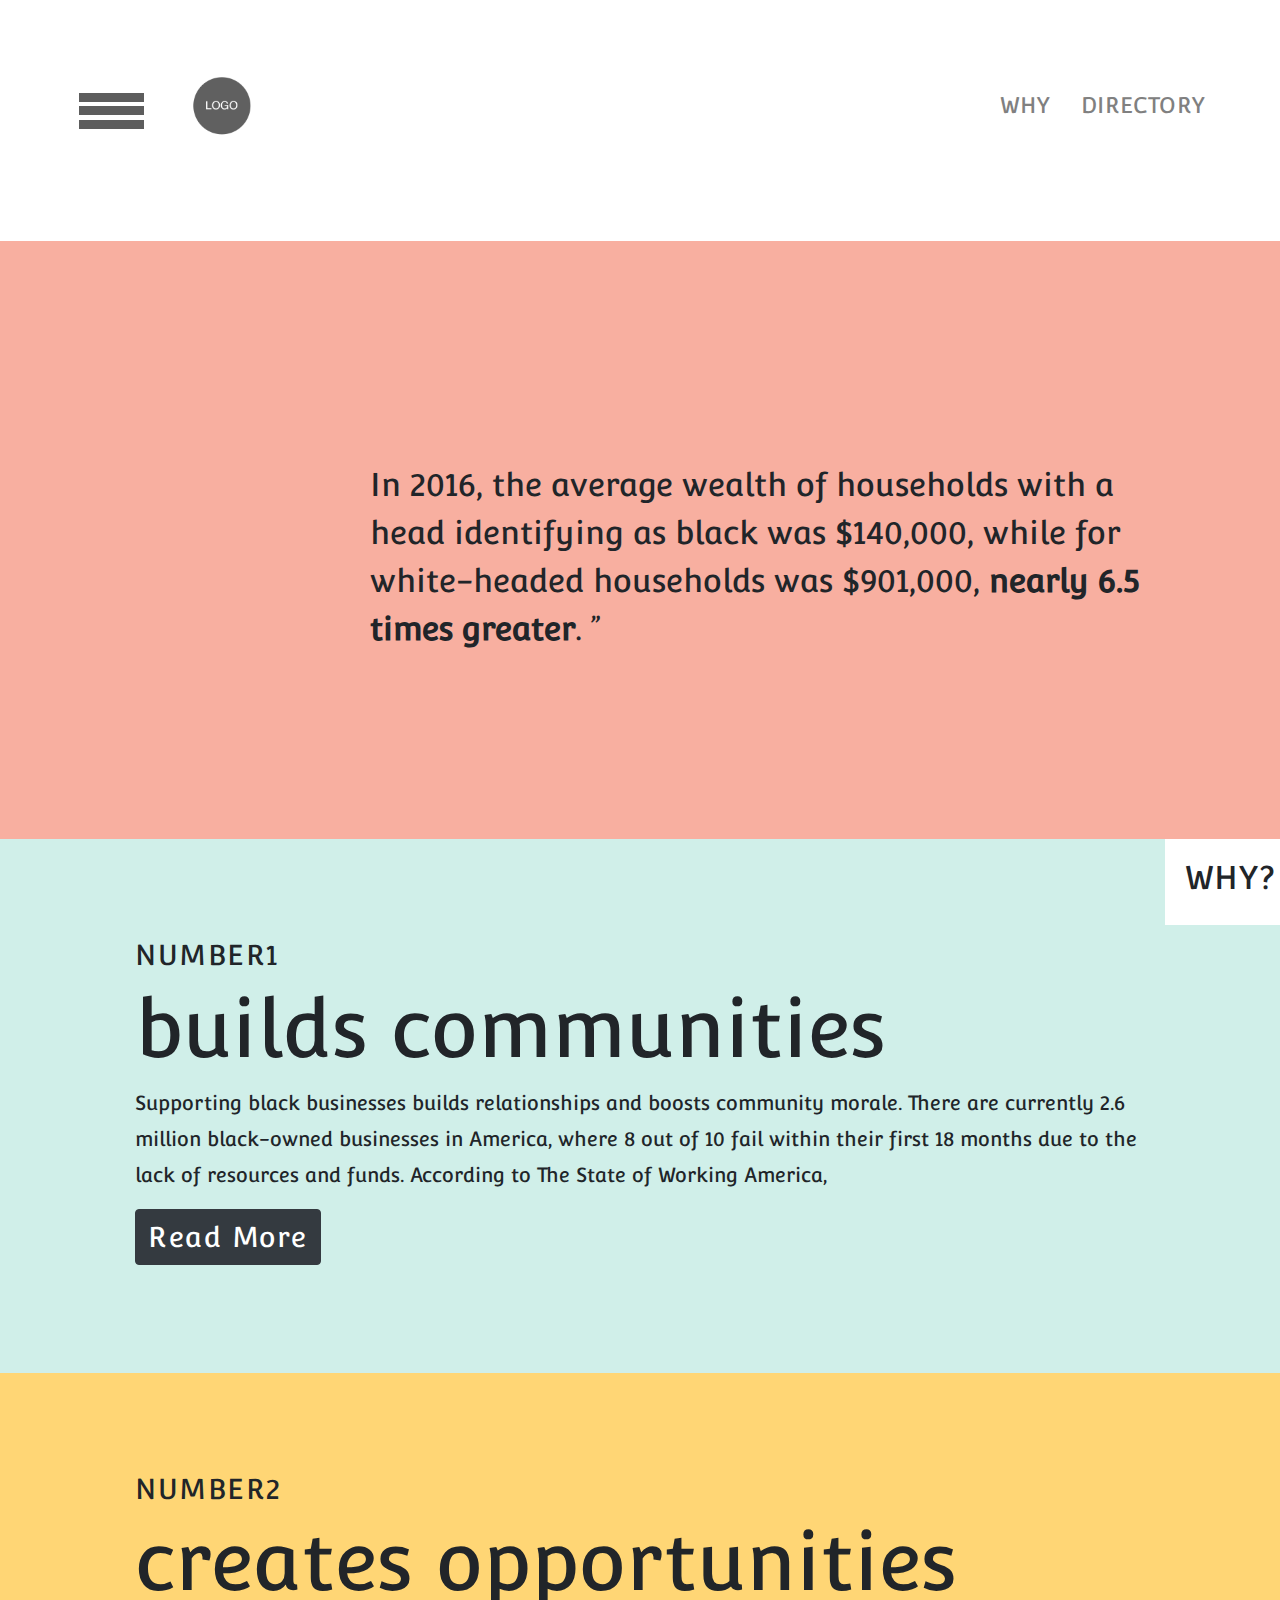
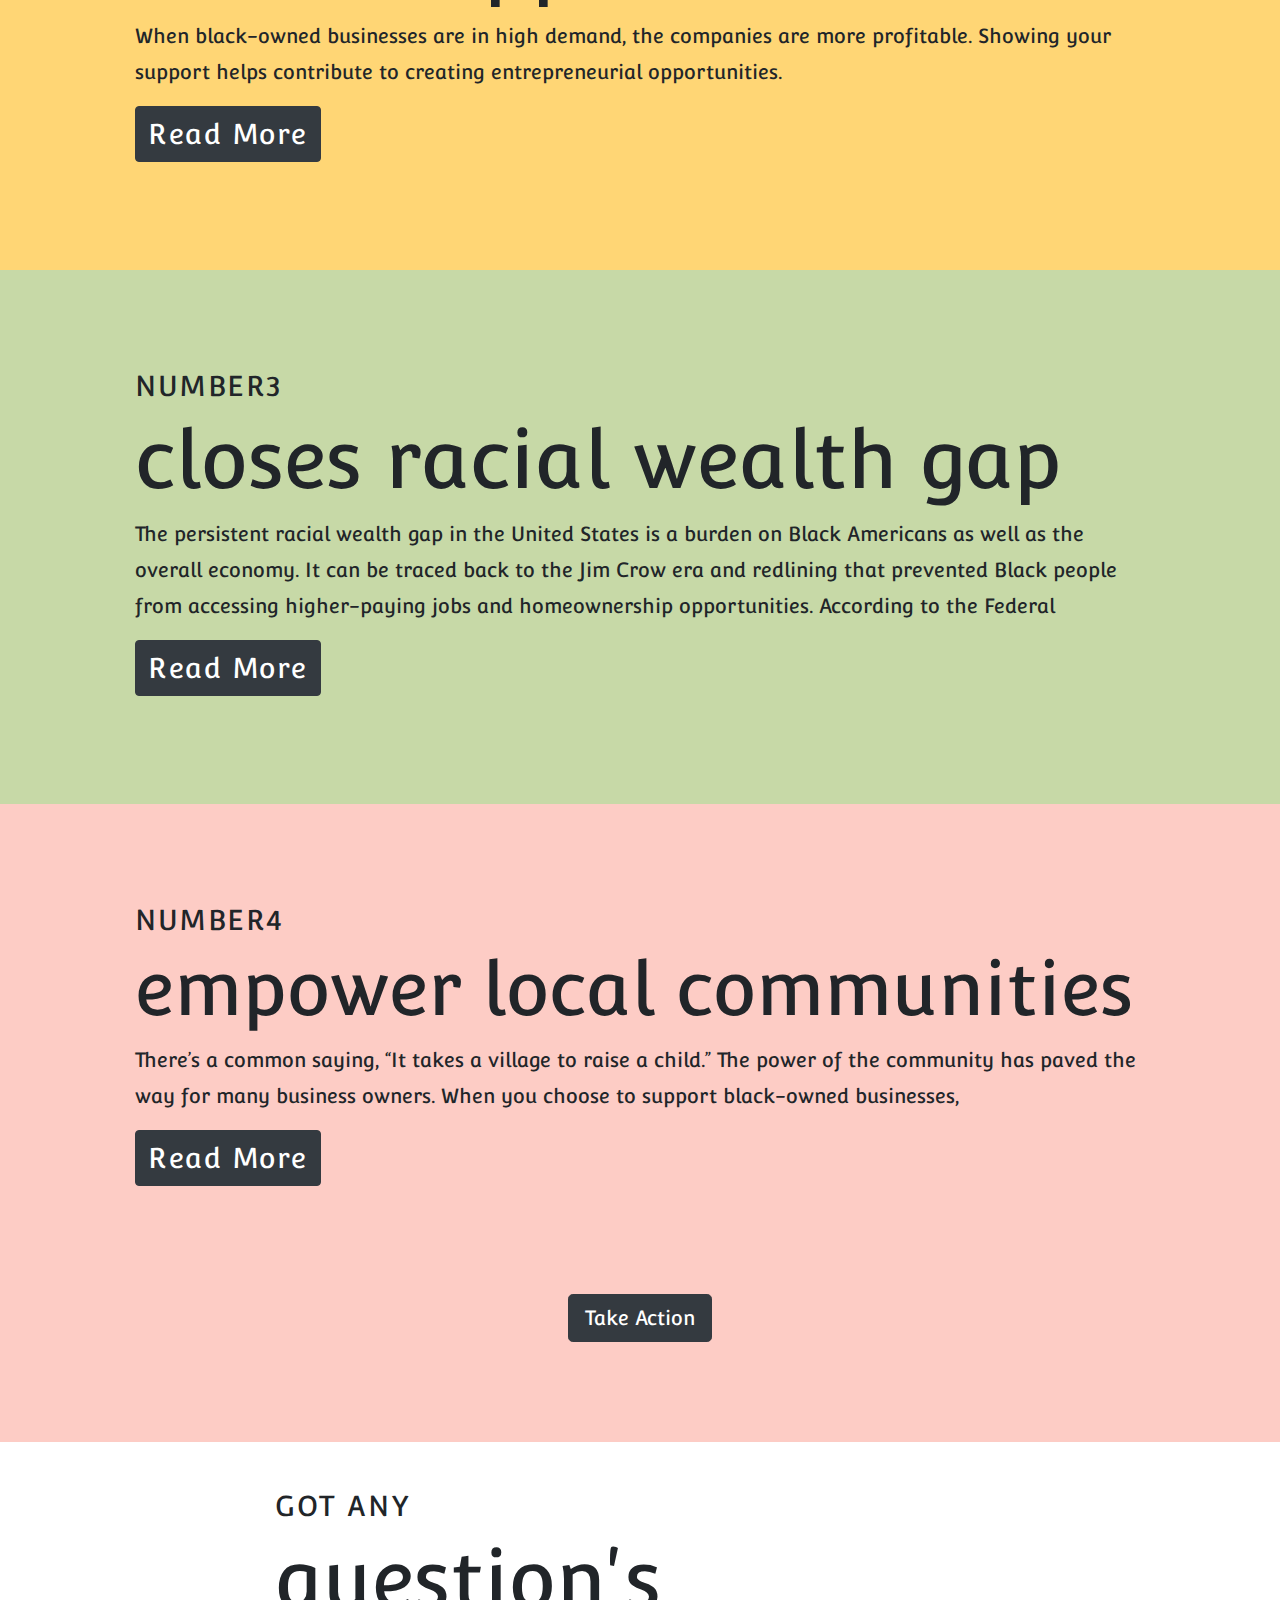
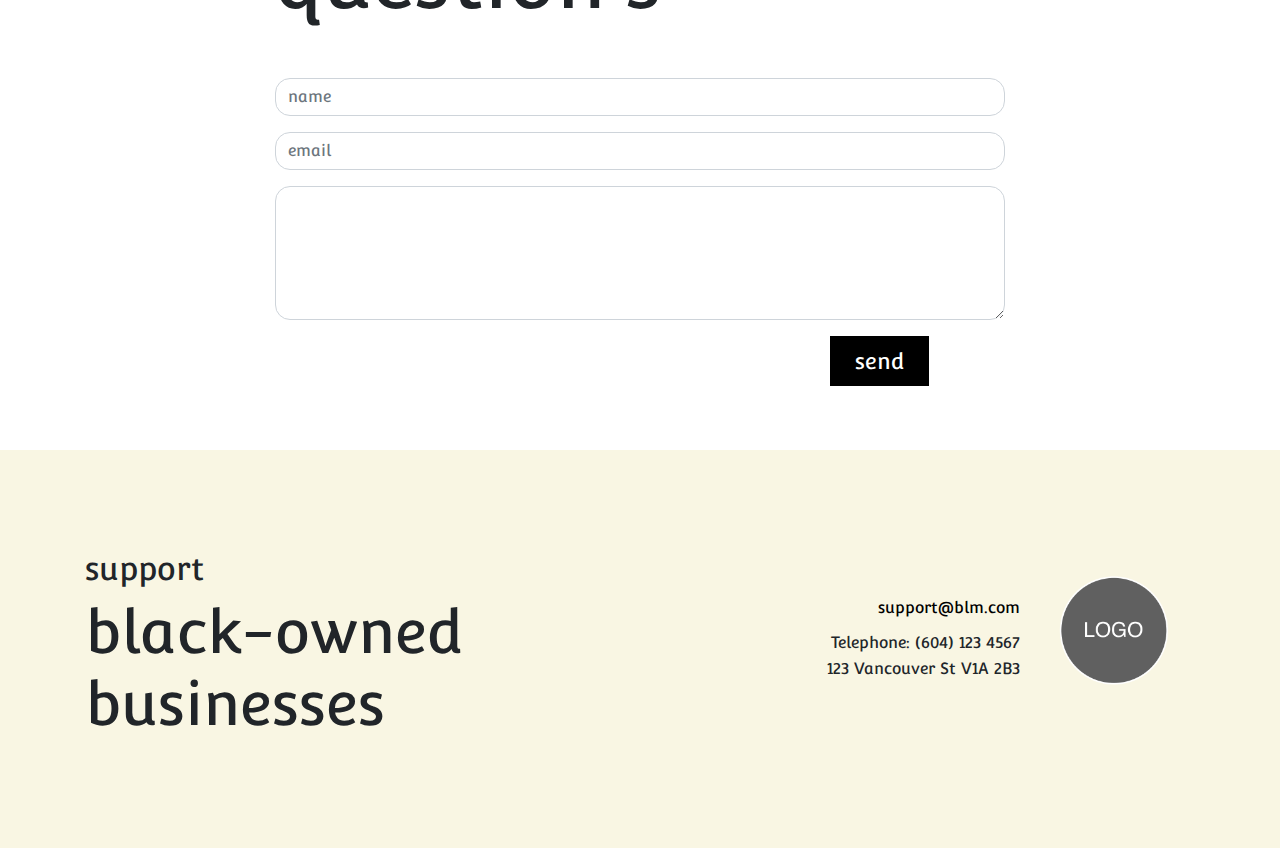
==== commit 39fca65e: "Update index2.html" ====
--- a/index2.html
+++ b/index2.html
@@ -115,7 +115,7 @@
 
                   <div class="container">
                     <div class="mostcommon">
-                      <h4 class="btn" data-toggle="collapse" data-target="#collapseOne" aria-expanded="true" aria-controls="collapseOne">NUMBER1</h4>
+                      <h4>NUMBER1</h4>
                       <h2>builds communities</h2>
                   
                       <p>Supporting black businesses builds relationships and boosts community morale. There are currently
@@ -144,7 +144,7 @@
                 <div class="row">
                   <div class="col-lg-12">
                     <div class="mostcommon">
-                      <h4 class="btn  collapsed" data-toggle="collapse" data-target="#collapseTwo" aria-expanded="false" aria-controls="collapseTwo">NUMBER2</h4>
+                      <h4>NUMBER2</h4>
                       <h2>creates opportunities</h2>
                       
                       <p>When black-owned businesses are in high demand, the companies are more profitable. Showing your
@@ -170,7 +170,7 @@
                 <div class="row">
                   <div class="col-lg-12">
                     <div class="mostcommon">
-                      <h4 class="btn collapsed" data-toggle="collapse" data-target="#collapseThree" aria-expanded="false" aria-controls="collapseThree">NUMBER3</h4>
+                      <h4 >NUMBER3</h4>
                       <h2>closes racial wealth gap</h2>
                    
                       <p>The persistent racial wealth gap in the United States is a burden on Black Americans as well as the
@@ -196,7 +196,7 @@
                 <div class="row">
                   <div class="col-lg-12">
                     <div class="mostcommon">
-                      <h4 class="btn collapsed" data-toggle="collapse" data-target="#collapseFour" aria-expanded="false" aria-controls="collapseFour">NUMBER4</h4>
+                      <h4>NUMBER4</h4>
                       <h2>empower local communities</h2>
                    
                       <p>There’s a common saying,
